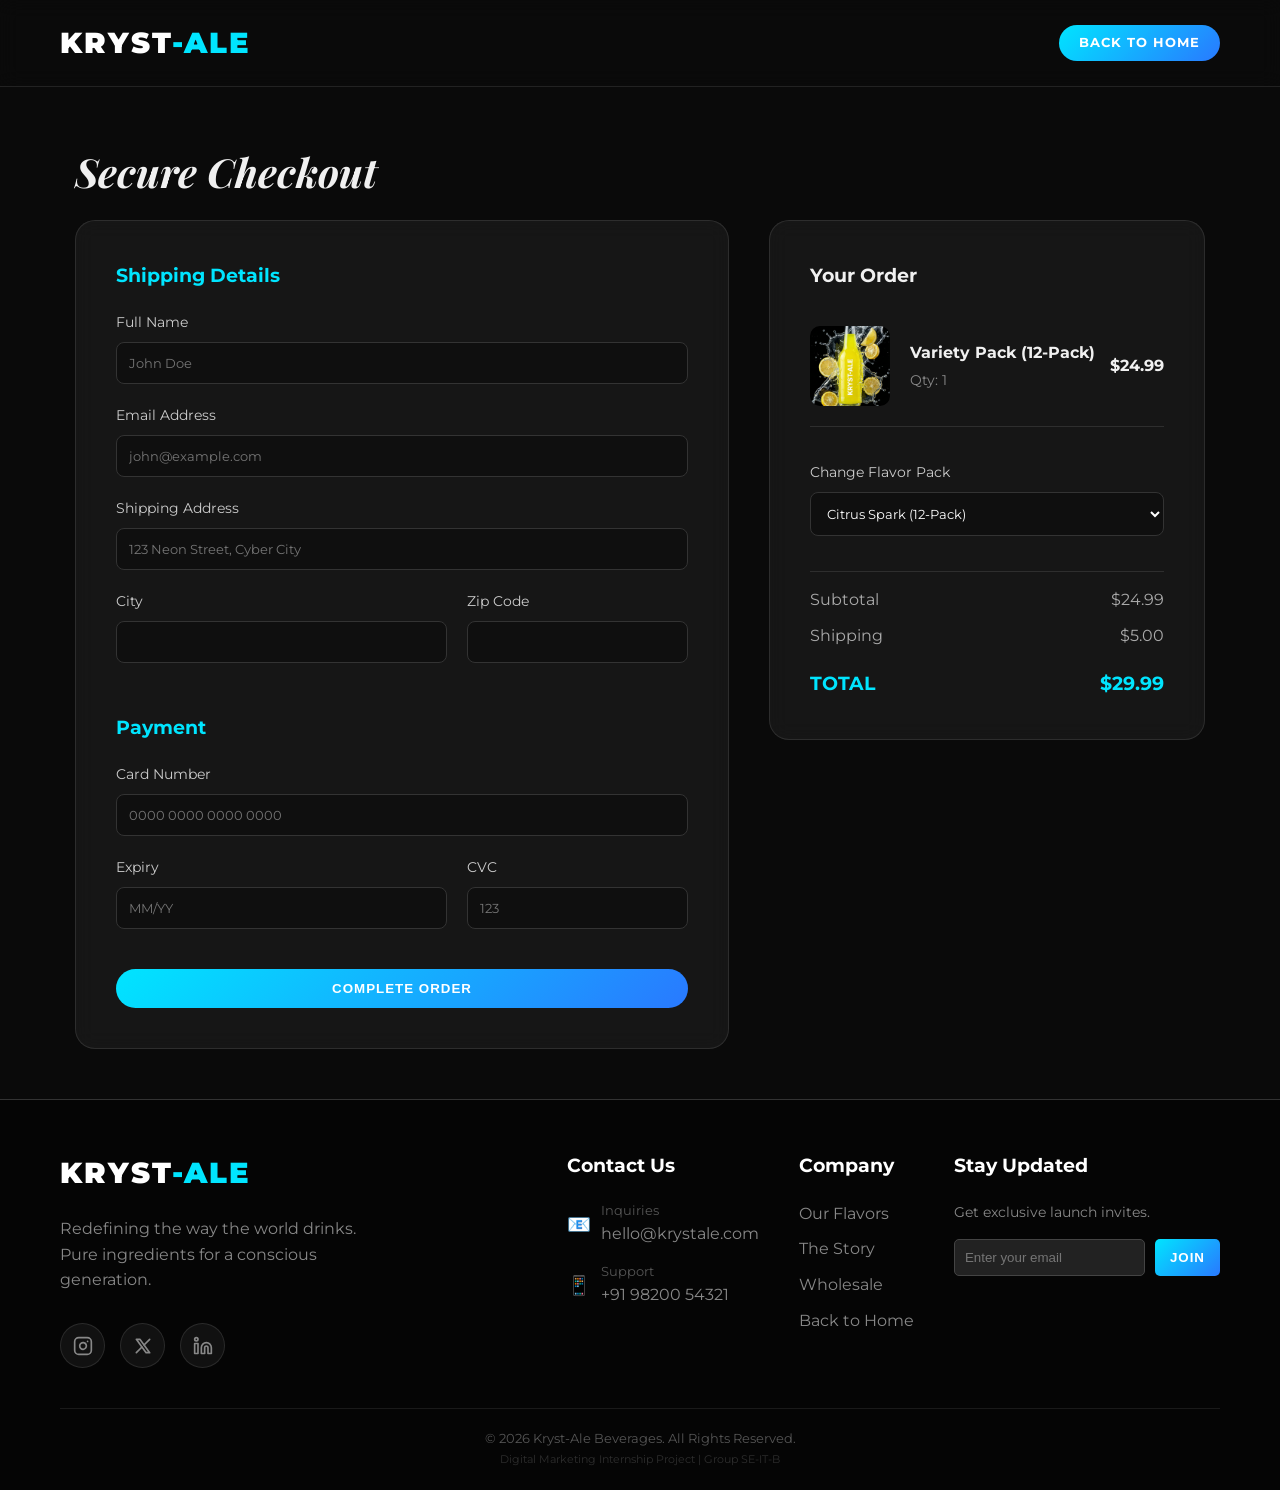
==== order.html @ 9d2d06ec "Initial KRYST-ALE website commit" ====
<!DOCTYPE html>
<html lang="en">
<head>
    <meta charset="UTF-8">
    <meta name="viewport" content="width=device-width, initial-scale=1.0">
    <title>Checkout | KRYST-ALE</title>
    <link rel="preconnect" href="https://fonts.googleapis.com">
    <link rel="preconnect" href="https://fonts.gstatic.com" crossorigin>
    <link href="https://fonts.googleapis.com/css2?family=Montserrat:wght@300;500;700;900&family=Playfair+Display:ital,wght@1,400;1,700&display=swap" rel="stylesheet">
    
    <link rel="stylesheet" href="style.css">
</head>
<body>

    <header>
        <div class="container">
            <nav>
                <div class="logo"><a href="index.html" style="text-decoration:none; color:white;">KRYST<span>-ALE</span></a></div>
                <a href="index.html" class="btn" style="padding: 8px 20px; font-size: 0.8rem;">Back to Home</a>
            </nav>
        </div>
    </header>

    <section class="checkout-section">
        <div class="container">
            <h1 class="section-title" style="text-align: left; font-size: 2.5rem;">Secure Checkout</h1>
            
            <div class="checkout-grid">
                <div class="glass-panel reveal active">
                    <h3 style="margin-bottom: 20px; color: var(--primary);">Shipping Details</h3>
                    <form id="checkoutForm" onsubmit="processOrder(event)">
                        <div class="form-group">
                            <label>Full Name</label>
                            <input type="text" placeholder="John Doe" required>
                        </div>
                        <div class="form-group">
                            <label>Email Address</label>
                            <input type="email" placeholder="john@example.com" required>
                        </div>
                        <div class="form-group">
                            <label>Shipping Address</label>
                            <input type="text" placeholder="123 Neon Street, Cyber City" required>
                        </div>
                        <div class="checkout-grid" style="gap: 20px; margin-bottom: 0;">
                            <div class="form-group">
                                <label>City</label>
                                <input type="text" required>
                            </div>
                            <div class="form-group">
                                <label>Zip Code</label>
                                <input type="text" required>
                            </div>
                        </div>
                        
                        <h3 style="margin: 30px 0 20px; color: var(--primary);">Payment</h3>
                        <div class="form-group">
                            <label>Card Number</label>
                            <input type="text" placeholder="0000 0000 0000 0000" maxlength="19">
                        </div>
                        <div class="checkout-grid" style="gap: 20px;">
                            <div class="form-group">
                                <label>Expiry</label>
                                <input type="text" placeholder="MM/YY">
                            </div>
                            <div class="form-group">
                                <label>CVC</label>
                                <input type="text" placeholder="123">
                            </div>
                        </div>

                        <button type="submit" class="btn" style="width: 100%; margin-top: 20px;">COMPLETE ORDER</button>
                    </form>
                </div>

                <div class="glass-panel reveal active" style="height: fit-content;">
                    <h3 style="margin-bottom: 20px;">Your Order</h3>
                    
                    <div class="order-summary-item">
                        <img src="product-citrus.png" alt="Product" class="summary-img">
                        <div>
                            <h4 id="productName">Variety Pack (12-Pack)</h4>
                            <p style="color: #888; font-size: 0.9rem;">Qty: 1</p>
                        </div>
                        <div style="margin-left: auto; font-weight: bold;">$24.99</div>
                    </div>

                    <div class="form-group">
                        <label>Change Flavor Pack</label>
                        <select id="flavorSelect" onchange="updateImage()">
                            <option value="citrus">Citrus Spark (12-Pack)</option>
                            <option value="berry">Midnight Berry (12-Pack)</option>
                            <option value="mint">Arctic Mint (12-Pack)</option>
                        </select>
                    </div>

                    <div style="border-top: 1px solid rgba(255,255,255,0.1); padding-top: 15px;">
                        <div style="display: flex; justify-content: space-between; margin-bottom: 10px; color: #aaa;">
                            <span>Subtotal</span>
                            <span>$24.99</span>
                        </div>
                        <div style="display: flex; justify-content: space-between; margin-bottom: 10px; color: #aaa;">
                            <span>Shipping</span>
                            <span>$5.00</span>
                        </div>
                        <div class="total-row">
                            <span>TOTAL</span>
                            <span>$29.99</span>
                        </div>
                    </div>
                </div>
            </div>
        </div>
    </section>

    <div id="successModal" class="modal">
        <div class="modal-content">
            <div style="font-size: 4rem; margin-bottom: 20px;">🎉</div>
            <h2 style="color: var(--primary); margin-bottom: 15px;">Order Confirmed!</h2>
            <p style="margin-bottom: 30px; color: #ccc;">Thank you for choosing KRYST-ALE. Your future refreshment is on the way.</p>
            <button onclick="window.location.href='index.html'" class="btn">Return Home</button>
        </div>
    </div>

    <footer id="contact" style="margin-top: auto;">
        <div class="container">
            <div class="footer-content">
                <div class="footer-col" style="flex: 2; min-width: 250px;">
                    <div class="logo" style="margin-bottom: 20px;">KRYST<span>-ALE</span></div>
                    <p style="color: #888; max-width: 300px; margin-bottom: 30px;">Redefining the way the world drinks. Pure ingredients for a conscious generation.</p>
                    
                    <div class="social-bar">
                        <a href="https://instagram.com" target="_blank" class="social-icon">
                            <svg xmlns="http://www.w3.org/2000/svg" width="24" height="24" viewBox="0 0 24 24" fill="none" stroke="currentColor" stroke-width="2" stroke-linecap="round" stroke-linejoin="round"><rect x="2" y="2" width="20" height="20" rx="5" ry="5"></rect><path d="M16 11.37A4 4 0 1 1 12.63 8 4 4 0 0 1 16 11.37z"></path><line x1="17.5" y1="6.5" x2="17.51" y2="6.5"></line></svg>
                        </a>
                        <a href="https://twitter.com" target="_blank" class="social-icon">
                            <svg xmlns="http://www.w3.org/2000/svg" width="24" height="24" viewBox="0 0 24 24" fill="none" stroke="currentColor" stroke-width="2" stroke-linecap="round" stroke-linejoin="round"><path d="M4 4l11.733 16h4.267l-11.733 -16z"></path><path d="M4 20l6.768 -6.768m2.46 -2.46l6.772 -6.772"></path></svg>
                        </a>
                        <a href="https://linkedin.com" target="_blank" class="social-icon">
                            <svg xmlns="http://www.w3.org/2000/svg" width="24" height="24" viewBox="0 0 24 24" fill="none" stroke="currentColor" stroke-width="2" stroke-linecap="round" stroke-linejoin="round"><path d="M16 8a6 6 0 0 1 6 6v7h-4v-7a2 2 0 0 0-2-2 2 2 0 0 0-2 2v7h-4v-7a6 6 0 0 1 6-6z"></path><rect x="2" y="9" width="4" height="12"></rect><circle cx="4" cy="4" r="2"></circle></svg>
                        </a>
                    </div>
                </div>
                
                <div class="footer-col">
                    <h4>Contact Us</h4>
                    <ul style="color: #888;">
                        <li style="margin-bottom: 15px; display: flex; align-items: center; gap: 10px;">
                            <span style="font-size: 1.2rem;">📧</span> 
                            <div><span style="display:block; font-size: 0.8rem; color:#555;">Inquiries</span> hello@krystale.com</div>
                        </li>
                        <li style="margin-bottom: 15px; display: flex; align-items: center; gap: 10px;">
                            <span style="font-size: 1.2rem;">📱</span>
                             <div><span style="display:block; font-size: 0.8rem; color:#555;">Support</span> +91 98200 54321</div>
                        </li>
                    </ul>
                </div>

                <div class="footer-col">
                    <h4>Company</h4>
                    <ul>
                        <li><a href="index.html#flavors">Our Flavors</a></li>
                        <li><a href="index.html#about">The Story</a></li>
                        <li><a href="index.html#shop">Wholesale</a></li>
                        <li><a href="index.html">Back to Home</a></li>
                    </ul>
                </div>

                <div class="footer-col">
                    <h4>Stay Updated</h4>
                    <p style="color:#888; font-size: 0.9rem; margin-bottom: 15px;">Get exclusive launch invites.</p>
                    <form class="newsletter-form">
                        <input type="email" placeholder="Enter your email">
                        <button class="btn" style="padding: 10px 15px; border-radius: 5px;">Join</button>
                    </form>
                </div>
            </div>
            
            <div class="copyright">
                &copy; 2026 Kryst-Ale Beverages. All Rights Reserved. <br> 
                <span style="opacity: 0.5; font-size: 0.7rem;">Digital Marketing Internship Project | Group SE-IT-B</span>
            </div>
        </div>
    </footer>

    <script src="script.js"></script>
</body>
</html>
---- style.css ----
/* --- RESET & BASE STYLES --- */
:root {
    --primary: #00e5ff; /* Neon Cyan */
    --secondary: #2d2d2d;
    --dark-bg: #0a0a0a;
    --glass: rgba(255, 255, 255, 0.05);
    --glass-border: rgba(255, 255, 255, 0.1);
    --text-light: #f0f0f0;
    --gradient: linear-gradient(135deg, #00e5ff 0%, #2979ff 100%);
}

* {
    margin: 0;
    padding: 0;
    box-sizing: border-box;
    scroll-behavior: smooth;
}

body {
    font-family: 'Montserrat', sans-serif;
    background-color: var(--dark-bg);
    color: var(--text-light);
    overflow-x: hidden;
    line-height: 1.6;
}

/* --- UTILITIES --- */
.container {
    max-width: 1200px;
    margin: 0 auto;
    padding: 0 20px;
}

.btn {
    display: inline-block;
    padding: 12px 35px;
    background: var(--gradient);
    color: white;
    text-decoration: none;
    font-weight: 700;
    border-radius: 30px;
    text-transform: uppercase;
    letter-spacing: 1px;
    transition: transform 0.3s ease, box-shadow 0.3s ease;
    border: none;
    cursor: pointer;
}

.btn:hover {
    transform: translateY(-3px);
    box-shadow: 0 10px 20px rgba(0, 229, 255, 0.4);
}

.section-title {
    font-family: 'Playfair Display', serif;
    font-size: 3rem;
    text-align: center;
    margin-bottom: 1rem;
    font-style: italic;
}

.section-subtitle {
    text-align: center;
    color: var(--primary);
    text-transform: uppercase;
    letter-spacing: 3px;
    font-size: 0.9rem;
    margin-bottom: 3rem;
    display: block;
}

/* --- HEADER --- */
header {
    position: fixed;
    top: 0;
    width: 100%;
    padding: 20px 0;
    z-index: 1000;
    transition: background 0.3s ease;
    backdrop-filter: blur(10px);
    border-bottom: 1px solid var(--glass-border);
}

nav {
    display: flex;
    justify-content: space-between;
    align-items: center;
}

.logo {
    font-size: 1.8rem;
    font-weight: 900;
    color: white;
    letter-spacing: 2px;
    text-transform: uppercase;
}

.logo span {
    color: var(--primary);
}

.nav-links {
    display: flex;
    list-style: none;
    gap: 30px;
}

.nav-links a {
    color: white;
    text-decoration: none;
    font-size: 0.9rem;
    font-weight: 500;
    transition: color 0.3s ease;
}

.nav-links a:hover {
    color: var(--primary);
}

/* --- HERO SECTION --- */
.hero {
    height: 100vh;
    display: flex;
    align-items: center;
    position: relative;
    background: radial-gradient(circle at 50% 50%, #1a1a1a 0%, #000 100%);
    overflow: hidden;
}

/* Abstract Background shapes */
.blob {
    position: absolute;
    border-radius: 50%;
    filter: blur(80px);
    opacity: 0.6;
}
.blob-1 { width: 400px; height: 400px; background: #00e5ff; top: -100px; left: -100px; }
.blob-2 { width: 300px; height: 300px; background: #2979ff; bottom: 50px; right: -50px; }

.hero-content {
    flex: 1;
    z-index: 2;
    padding-right: 50px;
}

.hero h1 {
    font-size: 5rem;
    line-height: 1.1;
    font-weight: 900;
    margin-bottom: 20px;
    background: linear-gradient(to right, #fff, #b0b0b0);
    -webkit-background-clip: text;
    background-clip: text;
    -webkit-text-fill-color: transparent;
}

.hero p {
    font-size: 1.2rem;
    margin-bottom: 30px;
    color: #ccc;
    max-width: 500px;
}

.hero-image {
    flex: 1;
    z-index: 2;
    display: flex;
    justify-content: center;
    position: relative;
}

.hero-image img {
    max-height: 600px;
    filter: drop-shadow(0 20px 40px rgba(0,229,255,0.3));
    animation: float 6s ease-in-out infinite;
}

@keyframes float {
    0% { transform: translateY(0px); }
    50% { transform: translateY(-20px); }
    100% { transform: translateY(0px); }
}

/* --- FEATURES SECTION --- */
.features {
    padding: 100px 0;
    background: #0f0f0f;
}

.feature-grid {
    display: grid;
    grid-template-columns: repeat(auto-fit, minmax(300px, 1fr));
    gap: 30px;
}

.feature-card {
    background: var(--glass);
    padding: 40px;
    border-radius: 20px;
    border: 1px solid var(--glass-border);
    text-align: center;
    transition: transform 0.3s ease;
}

.feature-card:hover {
    transform: translateY(-10px);
    background: rgba(255,255,255,0.08);
}

.feature-icon {
    font-size: 2.5rem;
    margin-bottom: 20px;
    display: block;
}

.feature-card h3 {
    margin-bottom: 15px;
    font-size: 1.4rem;
}

/* --- PRODUCT SHOWCASE --- */
.products {
    padding: 100px 0;
    position: relative;
}

.product-slider {
    display: flex;
    justify-content: center;
    gap: 40px;
    flex-wrap: wrap;
}

.product-card {
    width: 300px;
    background: linear-gradient(145deg, #1a1a1a, #0d0d0d);
    border-radius: 20px;
    padding: 20px;
    text-align: center;
    position: relative;
    overflow: hidden;
    border: 1px solid #333;
}

.product-card::before {
    content: '';
    position: absolute;
    top: 0;
    left: 0;
    width: 100%;
    height: 150px;
    background: var(--gradient);
    opacity: 0.1;
    border-radius: 0 0 50% 50%;
}

.product-img {
    height: 220px;
    margin: 30px auto;
    object-fit: contain;
    transition: transform 0.3s ease;
}

.product-card:hover .product-img {
    transform: scale(1.1) rotate(5deg);
}

.product-info h3 {
    font-size: 1.5rem;
    margin-bottom: 5px;
}

.product-info span {
    color: var(--primary);
    font-weight: bold;
    display: block;
    margin-bottom: 15px;
}

/* --- MARKETING/SOCIAL PROOF --- */
.social-proof {
    padding: 100px 0;
    /* This forces the background to be dark */
    background: #0a0a0a !important; 
    color: white;
    text-align: center;
    position: relative;
    border-top: 1px solid rgba(255,255,255,0.05);
}

.reviews-grid {
    display: grid;
    grid-template-columns: repeat(auto-fit, minmax(300px, 1fr));
    gap: 30px;
    margin-bottom: 80px;
    text-align: left;
    margin-top: 40px;
}

.review-card {
    background: rgba(255, 255, 255, 0.05);
    border: 1px solid rgba(255, 255, 255, 0.1);
    padding: 25px;
    border-radius: 15px;
    backdrop-filter: blur(5px);
    transition: transform 0.3s ease;
}

.review-card:hover {
    transform: translateY(-5px);
    border-color: #00e5ff; /* Primary Cyan */
}

.review-header {
    display: flex; /* This aligns the avatar and name side-by-side */
    align-items: center;
    gap: 15px;
    margin-bottom: 15px;
}

.user-avatar {
    width: 40px !important;  /* Forces the circle size */
    height: 40px !important;
    border-radius: 50%;
    display: flex;
    align-items: center;
    justify-content: center;
    font-weight: bold;
    color: white;
    font-size: 1.2rem;
    flex-shrink: 0; /* Prevents squishing */
}

.username {
    display: block;
    font-weight: 700;
    font-size: 0.9rem;
    color: white;
}

.platform {
    font-size: 0.8rem;
    color: #888;
    display: block;
}

.review-card p {
    color: #ccc;
    font-style: italic;
    font-size: 0.95rem;
    line-height: 1.5;
}

/* Logos Update */
.press-section {
    margin-top: 50px;
    opacity: 0.6;
}

.logos-grid {
    display: flex;
    justify-content: center;
    flex-wrap: wrap;
    gap: 50px;
    align-items: center;
}

.logo-item {
    font-family: 'Playfair Display', serif;
    font-weight: 900;
    font-size: 1.8rem;
    color: #555; /* Darker grey for subtle look */
    letter-spacing: 2px;
}

/* --- FOOTER --- */
footer {
    background: #050505;
    padding: 50px 0 20px;
    border-top: 1px solid #333;
}

.footer-content {
    display: flex;
    justify-content: space-between;
    flex-wrap: wrap;
    gap: 40px;
    margin-bottom: 40px;
}

.footer-col h4 {
    color: white;
    margin-bottom: 20px;
    font-size: 1.2rem;
}

.footer-col ul {
    list-style: none;
}

.footer-col ul li {
    margin-bottom: 10px;
}

.footer-col a {
    color: #888;
    text-decoration: none;
    transition: color 0.3s;
}

.footer-col a:hover {
    color: var(--primary);
}

.newsletter-form {
    display: flex;
    gap: 10px;
}

.newsletter-form input {
    padding: 10px;
    background: #222;
    border: 1px solid #444;
    color: white;
    border-radius: 5px;
}

.copyright {
    text-align: center;
    color: #555;
    font-size: 0.8rem;
    padding-top: 20px;
    border-top: 1px solid #1a1a1a;
}

/* --- RESPONSIVE --- */
@media (max-width: 768px) {
    .hero { flex-direction: column; text-align: center; height: auto; padding-top: 120px; padding-bottom: 50px; }
    .hero-content { padding-right: 0; margin-bottom: 50px; }
    .hero h1 { font-size: 3rem; }
    .nav-links { display: none; } /* Mobile menu hidden for simplicity */
}

/* Reveal Animation Class */
.reveal {
    opacity: 0;
    transform: translateY(30px);
    transition: all 0.8s ease;
}
.reveal.active {
    opacity: 1;
    transform: translateY(0);
}

/* --- CHECKOUT PAGE STYLES --- */
.checkout-section {
    padding: 120px 0 50px;
    min-height: 100vh;
    display: flex;
    align-items: center;
}

.checkout-grid {
    display: grid;
    grid-template-columns: 1.5fr 1fr;
    gap: 40px;
}

.glass-panel {
    background: var(--glass);
    padding: 40px;
    border-radius: 20px;
    border: 1px solid var(--glass-border);
    backdrop-filter: blur(10px);
}

.form-group {
    margin-bottom: 20px;
}

.form-group label {
    display: block;
    margin-bottom: 8px;
    color: #ccc;
    font-size: 0.9rem;
}

.form-group input, .form-group select {
    width: 100%;
    padding: 12px;
    background: rgba(0, 0, 0, 0.3);
    border: 1px solid #333;
    border-radius: 8px;
    color: white;
    font-family: 'Montserrat', sans-serif;
    transition: 0.3s;
}

.form-group input:focus, .form-group select:focus {
    border-color: var(--primary);
    outline: none;
    box-shadow: 0 0 10px rgba(0, 229, 255, 0.2);
}

.order-summary-item {
    display: flex;
    align-items: center;
    margin-bottom: 20px;
    padding-bottom: 20px;
    border-bottom: 1px solid rgba(255,255,255,0.1);
}

.summary-img {
    width: 80px;
    height: 80px;
    object-fit: cover;
    border-radius: 10px;
    margin-right: 20px;
    background: rgba(255,255,255,0.05);
}

.total-row {
    display: flex;
    justify-content: space-between;
    font-size: 1.2rem;
    font-weight: 700;
    margin-top: 20px;
    color: var(--primary);
}

/* Success Modal */
.modal {
    display: none;
    position: fixed;
    top: 0; left: 0; width: 100%; height: 100%;
    background: rgba(0,0,0,0.8);
    z-index: 2000;
    justify-content: center;
    align-items: center;
}
.modal-content {
    background: #111;
    padding: 40px;
    border-radius: 20px;
    border: 1px solid var(--primary);
    text-align: center;
    max-width: 400px;
}

@media (max-width: 768px) {
    .checkout-grid { grid-template-columns: 1fr; }
}

/* --- NEW FOOTER SOCIAL ICONS --- */
.social-bar {
    display: flex;
    gap: 15px;
    margin-top: 20px;
}

.social-icon {
    display: flex;
    align-items: center;
    justify-content: center;
    width: 45px;
    height: 45px;
    border-radius: 50%;
    background: rgba(255, 255, 255, 0.05);
    border: 1px solid rgba(255, 255, 255, 0.1);
    color: white;
    transition: all 0.3s ease;
}

/* UPDATED HOVER EFFECT */
.social-icon:hover {
    background: rgba(0, 229, 255, 0.15); /* Subtle blue tint, not solid */
    border-color: var(--primary);        /* Bright Cyan Border */
    color: var(--primary);               /* The Icon itself turns Cyan */
    transform: translateY(-5px);
    box-shadow: 0 0 20px rgba(0, 229, 255, 0.6); /* Strong outer glow */
}

.social-icon svg {
    width: 20px;
    height: 20px;
}

/* --- STABILITY --- */

/* 1. Force the layout to align to the top, so it never "jumps" vertically */
.checkout-section {
    align-items: flex-start !important;
    padding-top: 140px !important;
}

.checkout-grid {
    align-items: start !important;
    grid-template-rows: auto; /* Prevents row height shifting */
}

/* 2. HARD LOCK the Right Panel Size */
/* This targets the second glass panel (Your Order) specifically */
.checkout-grid > .glass-panel:nth-child(2) {
    min-height: 520px !important;  /* Sets a strict minimum height */
    max-height: 520px !important;  /* Sets a strict maximum height */
    display: flex;
    flex-direction: column;
    justify-content: space-between; /* Pushes total to bottom naturally */
}

/* 3. LOCK the Product Name Area */
/* This prevents the text change from pushing neighbors */
#productName {
    display: block;
    width: 200px !important;       /* Forces specific width */
    height: 24px !important;       /* Forces specific height */
    white-space: nowrap !important;
    overflow: hidden !important;
    text-overflow: ellipsis !important;
    margin-bottom: 5px;
}

/* 4. LOCK the Image Size */
.summary-img {
    width: 80px !important;
    height: 80px !important;
    min-width: 80px !important;    /* Prevents shrinking */
    object-fit: cover !important;
}

/* 5. LOCK the Dropdown Menu Width */
/* Sometimes the dropdown itself gets wider/narrower with text */
#flavorSelect {
    width: 100% !important;
    box-sizing: border-box !important;
}
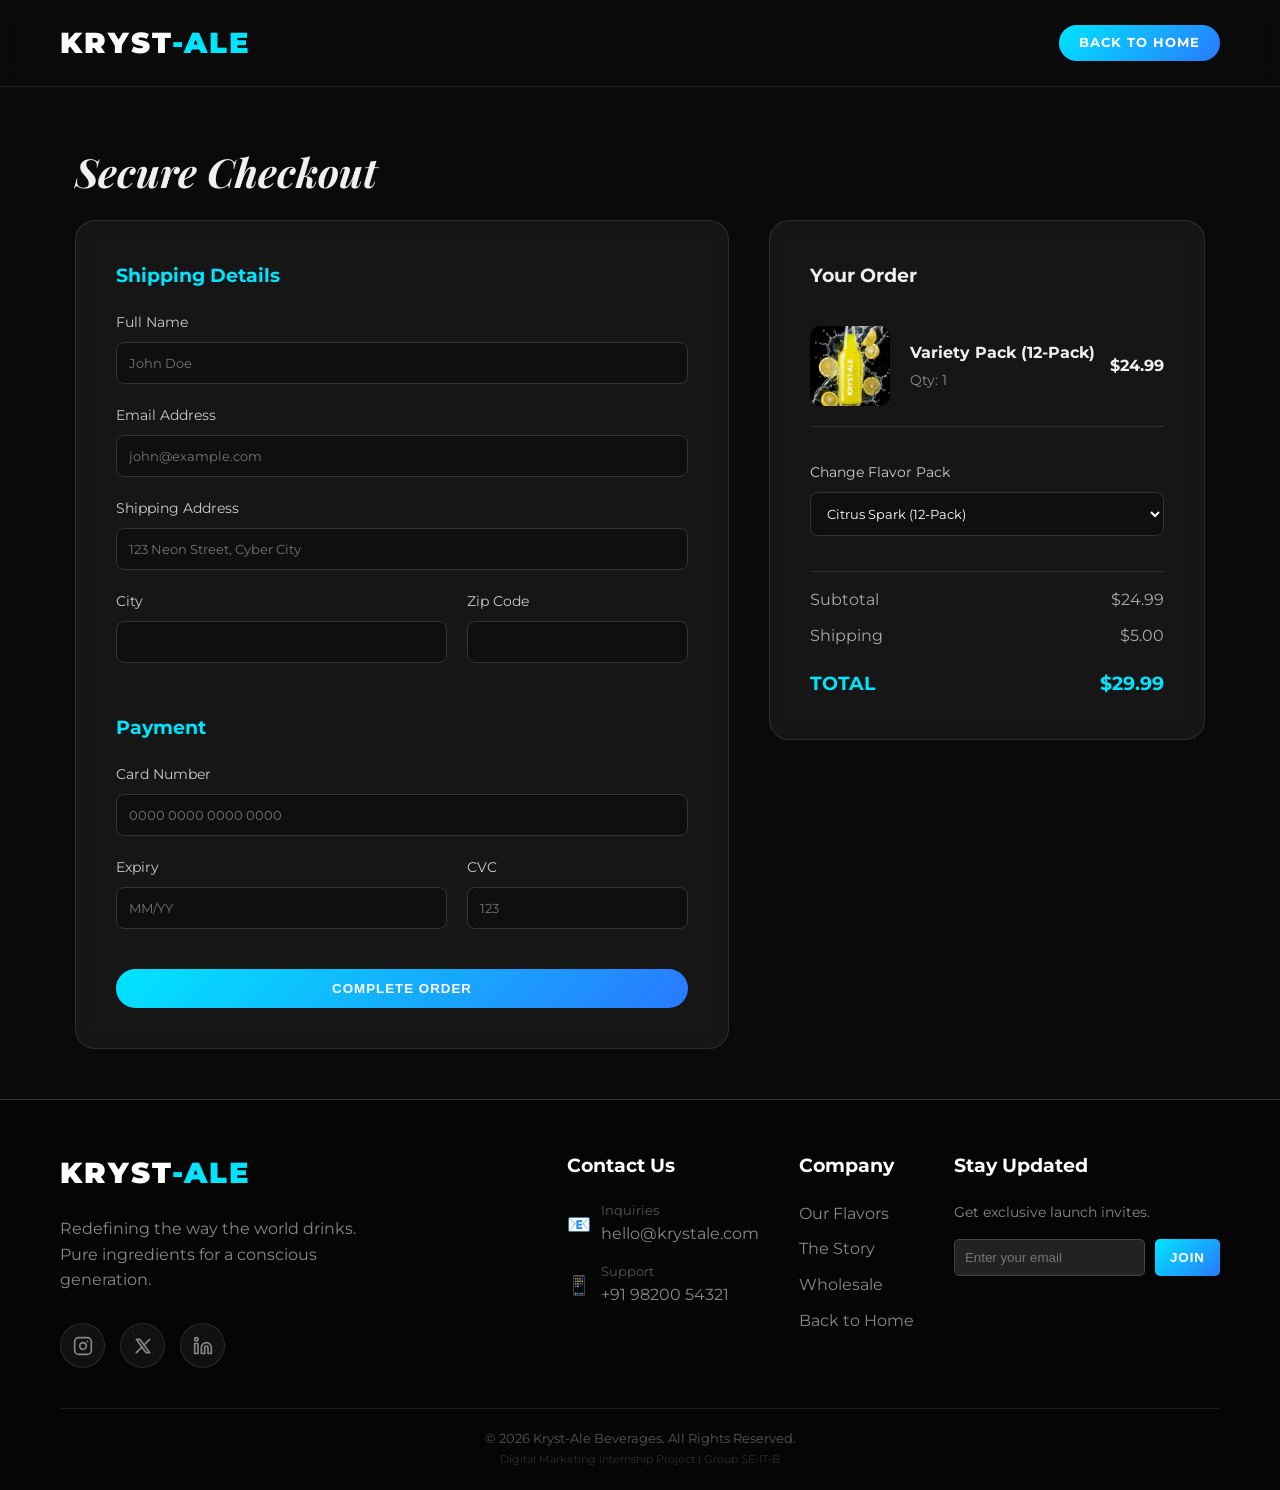
==== commit ca44b739: "Added Google Analytics GA4 tracking" ====
--- a/order.html
+++ b/order.html
@@ -9,6 +9,15 @@
     <link href="https://fonts.googleapis.com/css2?family=Montserrat:wght@300;500;700;900&family=Playfair+Display:ital,wght@1,400;1,700&display=swap" rel="stylesheet">
     
     <link rel="stylesheet" href="style.css">
+    <!-- Google tag (gtag.js) -->
+<script async src="https://www.googletagmanager.com/gtag/js?id=G-D7BQF3XC45"></script>
+<script>
+  window.dataLayer = window.dataLayer || [];
+  function gtag(){dataLayer.push(arguments);}
+  gtag('js', new Date());
+
+  gtag('config', 'G-D7BQF3XC45');
+</script>
 </head>
 <body>
 
